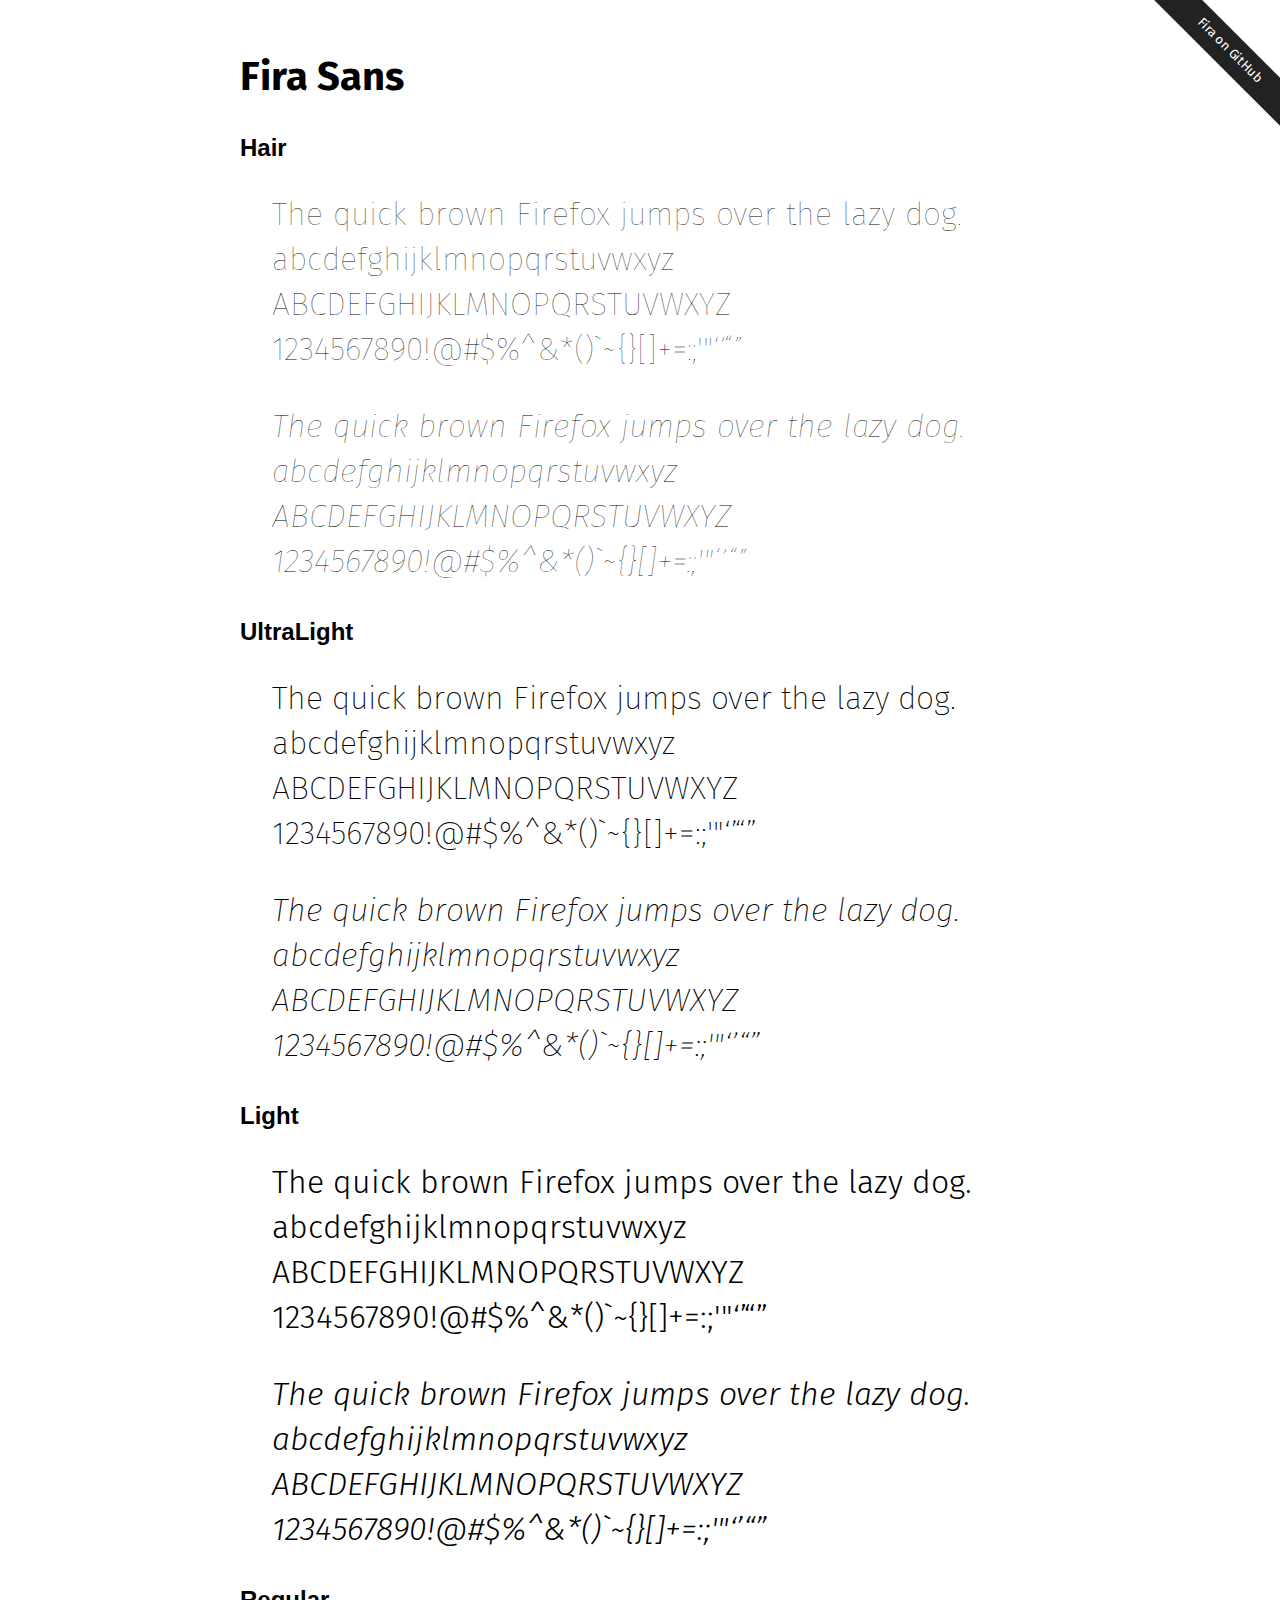
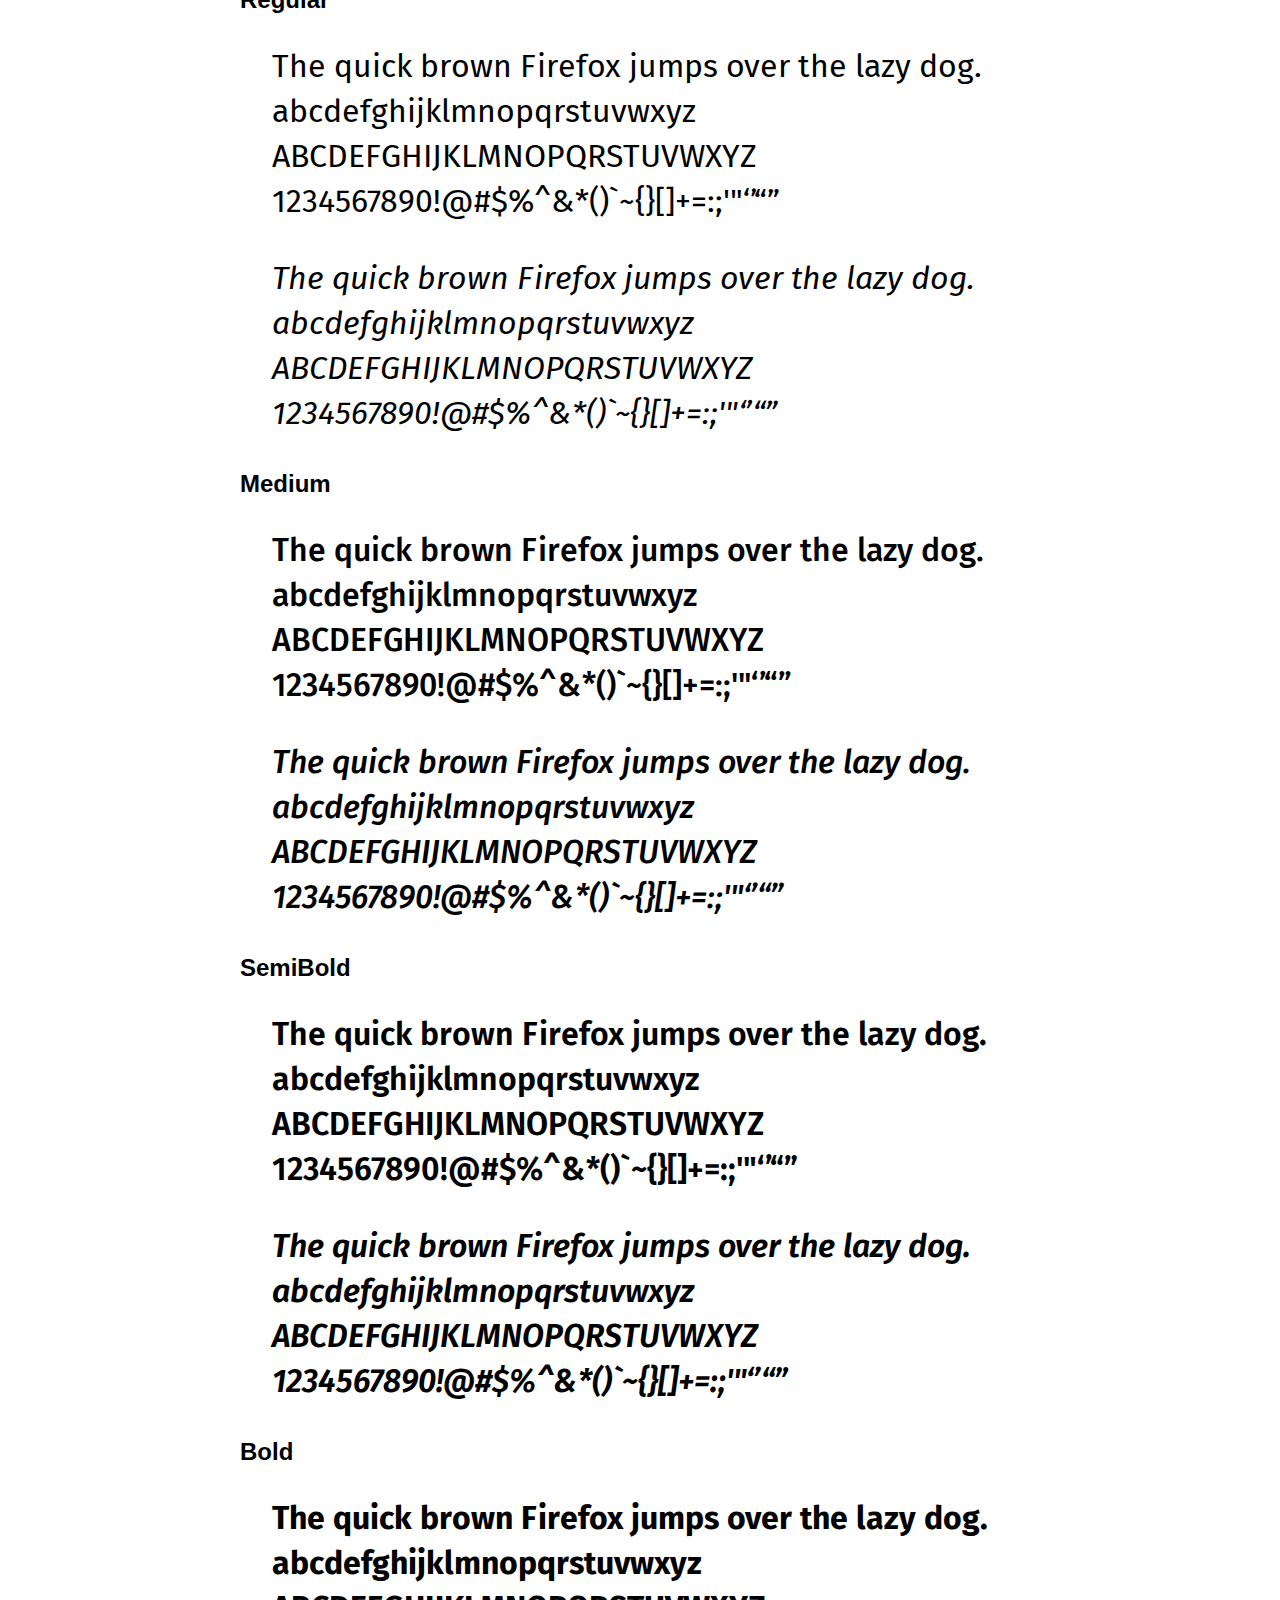
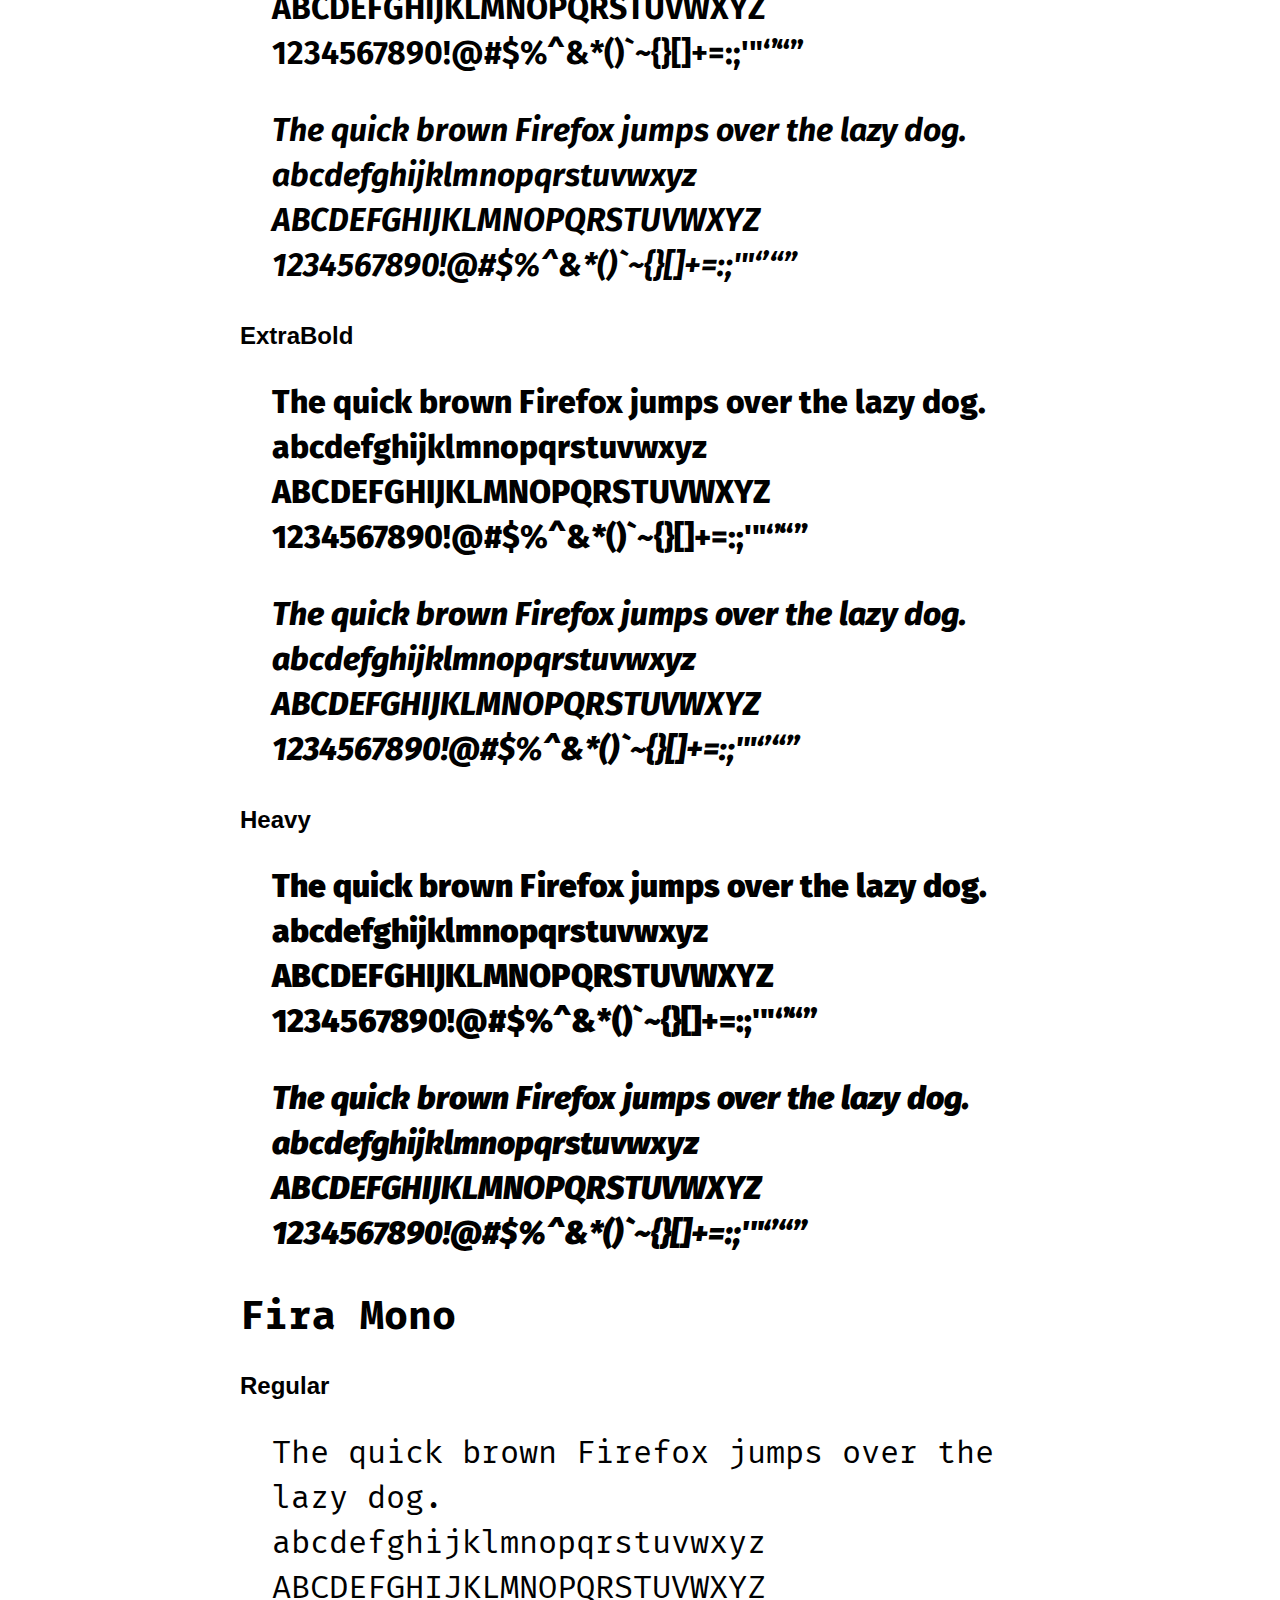
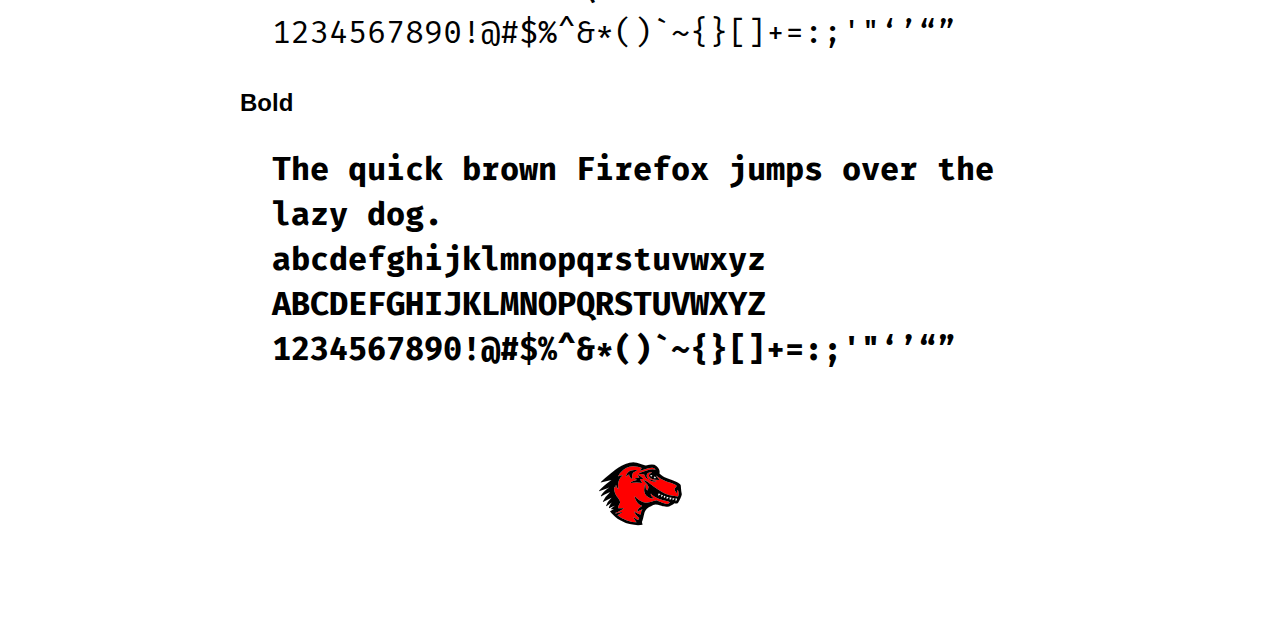
==== Fira/index.html @ edb21ccd "Import from private SVN reposity." ====
<!doctype html>
<html>
  <head>
    <meta charset="utf-8">
    <meta name="viewport" content="width=device-width, user-scalable=no, initial-scale=1, maximum-scale=1">
    <title>Fira</title>
    <link rel="stylesheet" href="fira.css">
    <style>

        body {
            font-family: sans-serif;
            font-weight: 300;
            overflow-x: hidden;
        }
        article {
            margin: 0 auto;
            max-width: 800px;
            padding: 1em;
        }
        h1, .glyph {
            font-family: 'Fira Sans';
            font-size: 40px;
        }
        p {
            font-family: 'Fira Sans';
            font-size: 32px;
            padding: 0 1em;
        }
        .mono {
            font-family: 'Fira Mono';
        }
        .ribbon {
            background: none repeat scroll 0% 0% rgb(34, 34, 34);
            color: white;
            display: block;
            font: 400 13px 'Fira Sans';
            padding: 8px 150px;
            position: absolute;
            right: 0px;
            text-decoration: none;
            top: 0px;
            -webkit-transform: translate(50%, -50%) rotate(45deg) translateY(72px);
            -moz-transform: translate(50%, -50%) rotate(45deg) translateY(72px);
            -ms-transform: translate(50%, -50%) rotate(45deg) translateY(72px);
            -o-transform: translate(50%, -50%) rotate(45deg) translateY(72px);
            transform: translate(50%, -50%) rotate(45deg) translateY(72px);
            white-space: nowrap;
        }
        .glyph {
            margin: 1em auto;
            text-align: center;
            font-size: 72px;
        }


        @media (max-width: 640px) {
            p {
                padding: 0;
                font-size: 18px;
            }
        }

    </style>
  </head>
  <body>
    <article>
        <h1>Fira Sans</h1>


        <h2>Hair</h2>
        <p contenteditable style="font-weight: 100;">
            The quick brown Firefox jumps over the lazy dog.<br>
            abcdefghijklmnopqrstuvwxyz<br>
            ABCDEFGHIJKLMNOPQRSTUVWXYZ<br>
            1234567890!@#$%^&*()`~{}[]+=:;'"‘’“”
        </p>
        <p contenteditable style="font-weight: 100; font-style: italic;">
            The quick brown Firefox jumps over the lazy dog.<br>
            abcdefghijklmnopqrstuvwxyz<br>
            ABCDEFGHIJKLMNOPQRSTUVWXYZ<br>
            1234567890!@#$%^&*()`~{}[]+=:;'"‘’“”
        </p>

        <h2>UltraLight</h2>
        <p contenteditable style="font-weight: 200;">
            The quick brown Firefox jumps over the lazy dog.<br>
            abcdefghijklmnopqrstuvwxyz<br>
            ABCDEFGHIJKLMNOPQRSTUVWXYZ<br>
            1234567890!@#$%^&*()`~{}[]+=:;'"‘’“”
        </p>
        <p contenteditable style="font-weight: 200; font-style: italic;">
            The quick brown Firefox jumps over the lazy dog.<br>
            abcdefghijklmnopqrstuvwxyz<br>
            ABCDEFGHIJKLMNOPQRSTUVWXYZ<br>
            1234567890!@#$%^&*()`~{}[]+=:;'"‘’“”
        </p>

        <h2>Light</h2>
        <p contenteditable style="font-weight: 300;">
            The quick brown Firefox jumps over the lazy dog.<br>
            abcdefghijklmnopqrstuvwxyz<br>
            ABCDEFGHIJKLMNOPQRSTUVWXYZ<br>
            1234567890!@#$%^&*()`~{}[]+=:;'"‘’“”
        </p>
        <p contenteditable style="font-weight: 300; font-style: italic;">
            The quick brown Firefox jumps over the lazy dog.<br>
            abcdefghijklmnopqrstuvwxyz<br>
            ABCDEFGHIJKLMNOPQRSTUVWXYZ<br>
            1234567890!@#$%^&*()`~{}[]+=:;'"‘’“”
        </p>

        <h2>Regular</h2>
        <p contenteditable style="font-weight: 400;">
            The quick brown Firefox jumps over the lazy dog.<br>
            abcdefghijklmnopqrstuvwxyz<br>
            ABCDEFGHIJKLMNOPQRSTUVWXYZ<br>
            1234567890!@#$%^&*()`~{}[]+=:;'"‘’“”
        </p>
        <p contenteditable style="font-weight: 400; font-style: italic;">
            The quick brown Firefox jumps over the lazy dog.<br>
            abcdefghijklmnopqrstuvwxyz<br>
            ABCDEFGHIJKLMNOPQRSTUVWXYZ<br>
            1234567890!@#$%^&*()`~{}[]+=:;'"‘’“”
        </p>

        <h2>Medium</h2>
        <p contenteditable style="font-weight: 500;">
            The quick brown Firefox jumps over the lazy dog.<br>
            abcdefghijklmnopqrstuvwxyz<br>
            ABCDEFGHIJKLMNOPQRSTUVWXYZ<br>
            1234567890!@#$%^&*()`~{}[]+=:;'"‘’“”
        </p>
        <p contenteditable style="font-weight: 500; font-style: italic;">
            The quick brown Firefox jumps over the lazy dog.<br>
            abcdefghijklmnopqrstuvwxyz<br>
            ABCDEFGHIJKLMNOPQRSTUVWXYZ<br>
            1234567890!@#$%^&*()`~{}[]+=:;'"‘’“”
        </p>

        <h2>SemiBold</h2>
        <p contenteditable style="font-weight: 600;">
            The quick brown Firefox jumps over the lazy dog.<br>
            abcdefghijklmnopqrstuvwxyz<br>
            ABCDEFGHIJKLMNOPQRSTUVWXYZ<br>
            1234567890!@#$%^&*()`~{}[]+=:;'"‘’“”
        </p>
        <p contenteditable style="font-weight: 600; font-style: italic;">
            The quick brown Firefox jumps over the lazy dog.<br>
            abcdefghijklmnopqrstuvwxyz<br>
            ABCDEFGHIJKLMNOPQRSTUVWXYZ<br>
            1234567890!@#$%^&*()`~{}[]+=:;'"‘’“”
        </p>

        <h2>Bold</h2>
        <p contenteditable style="font-weight: 700;">
            The quick brown Firefox jumps over the lazy dog.<br>
            abcdefghijklmnopqrstuvwxyz<br>
            ABCDEFGHIJKLMNOPQRSTUVWXYZ<br>
            1234567890!@#$%^&*()`~{}[]+=:;'"‘’“”
        </p>
        <p contenteditable style="font-weight: 700; font-style: italic;">
            The quick brown Firefox jumps over the lazy dog.<br>
            abcdefghijklmnopqrstuvwxyz<br>
            ABCDEFGHIJKLMNOPQRSTUVWXYZ<br>
            1234567890!@#$%^&*()`~{}[]+=:;'"‘’“”
        </p>

        <h2>ExtraBold</h2>
        <p contenteditable style="font-weight: 800;">
            The quick brown Firefox jumps over the lazy dog.<br>
            abcdefghijklmnopqrstuvwxyz<br>
            ABCDEFGHIJKLMNOPQRSTUVWXYZ<br>
            1234567890!@#$%^&*()`~{}[]+=:;'"‘’“”
        </p>
        <p contenteditable style="font-weight: 800; font-style: italic;">
            The quick brown Firefox jumps over the lazy dog.<br>
            abcdefghijklmnopqrstuvwxyz<br>
            ABCDEFGHIJKLMNOPQRSTUVWXYZ<br>
            1234567890!@#$%^&*()`~{}[]+=:;'"‘’“”
        </p>

        <h2>Heavy</h2>
        <p contenteditable style="font-weight: 900;">
            The quick brown Firefox jumps over the lazy dog.<br>
            abcdefghijklmnopqrstuvwxyz<br>
            ABCDEFGHIJKLMNOPQRSTUVWXYZ<br>
            1234567890!@#$%^&*()`~{}[]+=:;'"‘’“”
        </p>
        <p contenteditable style="font-weight: 900; font-style: italic;">
            The quick brown Firefox jumps over the lazy dog.<br>
            abcdefghijklmnopqrstuvwxyz<br>
            ABCDEFGHIJKLMNOPQRSTUVWXYZ<br>
            1234567890!@#$%^&*()`~{}[]+=:;'"‘’“”
        </p>

        <h1 class="mono">Fira Mono</h1>

        <h2>Regular</h2>
        <p contenteditable class="mono" style="font-weight: 400;">
            The quick brown Firefox jumps over the lazy dog.<br>
            abcdefghijklmnopqrstuvwxyz<br>
            ABCDEFGHIJKLMNOPQRSTUVWXYZ<br>
            1234567890!@#$%^&*()`~{}[]+=:;'"‘’“”
        </p>

        <h2>Bold</h2>
        <p contenteditable class="mono" style="font-weight: 600;">
            The quick brown Firefox jumps over the lazy dog.<br>
            abcdefghijklmnopqrstuvwxyz<br>
            ABCDEFGHIJKLMNOPQRSTUVWXYZ<br>
            1234567890!@#$%^&*()`~{}[]+=:;'"‘’“”
        </p>

        <a class="ribbon" href="https://github.com/mozilla/Fira">Fira on GitHub</a>

        <div class="glyph"><span style="color:#f00">&#xe001;</span><span style="color:#fff">&#xe002;</span>&#xe003;</div>

    </article>
  </body>
</html>
---- Fira/fira.css ----
@font-face{
    font-family: 'Fira Sans';
    src: url('eot/FiraSans-Hair.eot');
    src: local('Fira Sans Hair'),
         url('eot/FiraSans-Hair.eot') format('embedded-opentype'),
         url('woff/FiraSans-Hair.woff') format('woff'),
         url('ttf/FiraSans-Hair.ttf') format('truetype');
    font-weight: 100;
    font-style: normal;
}

@font-face{
    font-family: 'Fira Sans';
    src: url('eot/FiraSans-HairItalic.eot');
    src: local('Fira Sans Hair Italic'),
         url('eot/FiraSans-HairItalic.eot') format('embedded-opentype'),
         url('woff/FiraSans-HairItalic.woff') format('woff'),
         url('ttf/FiraSans-HairItalic.ttf') format('truetype');
    font-weight: 100;
    font-style: italic;
}

@font-face{
    font-family: 'Fira Sans';
    src: url('eot/FiraSans-UltraLight.eot');
    src: local('Fira Sans UltraLight'),
         url('eot/FiraSans-UltraLight.eot') format('embedded-opentype'),
         url('woff/FiraSans-UltraLight.woff') format('woff'),
         url('ttf/FiraSans-UltraLight.ttf') format('truetype');
    font-weight: 200;
    font-style: normal;
}

@font-face{
    font-family: 'Fira Sans';
    src: url('eot/FiraSans-UltraLightItalic.eot');
    src: local('Fira Sans UltraLight Italic'),
         url('eot/FiraSans-UltraLightItalic.eot') format('embedded-opentype'),
         url('woff/FiraSans-UltraLightItalic.woff') format('woff'),
         url('ttf/FiraSans-UltraLightItalic.ttf') format('truetype');
    font-weight: 200;
    font-style: italic;
}

@font-face{
    font-family: 'Fira Sans';
    src: url('eot/FiraSans-Light.eot');
    src: local('Fira Sans Light'),
         url('eot/FiraSans-Light.eot') format('embedded-opentype'),
         url('woff/FiraSans-Light.woff') format('woff'),
         url('ttf/FiraSans-Light.ttf') format('truetype');
    font-weight: 300;
    font-style: normal;
}

@font-face{
    font-family: 'Fira Sans';
    src: url('eot/FiraSans-LightItalic.eot');
    src: local('Fira Sans Light Italic'),
         url('eot/FiraSans-LightItalic.eot') format('embedded-opentype'),
         url('woff/FiraSans-LightItalic.woff') format('woff'),
         url('ttf/FiraSans-LightItalic.ttf') format('truetype');
    font-weight: 300;
    font-style: italic;
}

@font-face{
    font-family: 'Fira Sans';
    src: url('eot/FiraSans-Regular.eot');
    src: local('Fira Sans Regular'),
         url('eot/FiraSans-Regular.eot') format('embedded-opentype'),
         url('woff/FiraSans-Regular.woff') format('woff'),
         url('ttf/FiraSans-Regular.ttf') format('truetype');
    font-weight: 400;
    font-style: normal;
}

@font-face{
    font-family: 'Fira Sans';
    src: url('eot/FiraSans-Italic.eot');
    src: local('Fira Sans Regular Italic'),
         url('eot/FiraSans-Italic.eot') format('embedded-opentype'),
         url('woff/FiraSans-Italic.woff') format('woff'),
         url('ttf/FiraSans-Italic.ttf') format('truetype');
    font-weight: 400;
    font-style: italic;
}

@font-face{
    font-family: 'Fira Sans';
    src: url('eot/FiraSans-Medium.eot');
    src: local('Fira Sans Medium'),
         url('eot/FiraSans-Medium.eot') format('embedded-opentype'),
         url('woff/FiraSans-Medium.woff') format('woff'),
         url('ttf/FiraSans-Medium.ttf') format('truetype');
    font-weight: 500;
    font-style: normal;
}

@font-face{
    font-family: 'Fira Sans';
    src: url('eot/FiraSans-MediumItalic.eot');
    src: local('Fira Sans Medium Italic'),
         url('eot/FiraSans-MediumItalic.eot') format('embedded-opentype'),
         url('woff/FiraSans-MediumItalic.woff') format('woff'),
         url('ttf/FiraSans-MediumItalic.ttf') format('truetype');
    font-weight: 500;
    font-style: italic;
}

@font-face{
    font-family: 'Fira Sans';
    src: url('eot/FiraSans-SemiBold.eot');
    src: local('Fira Sans SemiBold'),
         url('eot/FiraSans-SemiBold.eot') format('embedded-opentype'),
         url('woff/FiraSans-SemiBold.woff') format('woff'),
         url('ttf/FiraSans-SemiBold.ttf') format('truetype');
    font-weight: 600;
    font-style: normal;
}

@font-face{
    font-family: 'Fira Sans';
    src: url('eot/FiraSans-SemiBoldItalic.eot');
    src: local('Fira Sans SemiBold Italic'),
         url('eot/FiraSans-SemiBoldItalic.eot') format('embedded-opentype'),
         url('woff/FiraSans-SemiBoldItalic.woff') format('woff'),
         url('ttf/FiraSans-SemiBoldItalic.ttf') format('truetype');
    font-weight: 600;
    font-style: italic;
}

@font-face{
    font-family: 'Fira Sans';
    src: url('eot/FiraSans-Bold.eot');
    src: local('Fira Sans Bold'),
         url('eot/FiraSans-Bold.eot') format('embedded-opentype'),
         url('woff/FiraSans-Bold.woff') format('woff'),
         url('ttf/FiraSans-Bold.ttf') format('truetype');
    font-weight: 700;
    font-style: normal;
}

@font-face{
    font-family: 'Fira Sans';
    src: url('eot/FiraSans-BoldItalic.eot');
    src: local('Fira Sans Bold Italic'),
         url('eot/FiraSans-BoldItalic.eot') format('embedded-opentype'),
         url('woff/FiraSans-BoldItalic.woff') format('woff'),
         url('ttf/FiraSans-BoldItalic.ttf') format('truetype');
    font-weight: 700;
    font-style: italic;
}

@font-face{
    font-family: 'Fira Sans';
    src: url('eot/FiraSans-ExtraBold.eot');
    src: local('Fira Sans ExtraBold'),
         url('eot/FiraSans-ExtraBold.eot') format('embedded-opentype'),
         url('woff/FiraSans-ExtraBold.woff') format('woff'),
         url('ttf/FiraSans-ExtraBold.ttf') format('truetype');
    font-weight: 800;
    font-style: normal;
}

@font-face{
    font-family: 'Fira Sans';
    src: url('eot/FiraSans-ExtraBoldItalic.eot');
    src: local('Fira Sans ExtraBold Italic'),
         url('eot/FiraSans-ExtraBoldItalic.eot') format('embedded-opentype'),
         url('woff/FiraSans-ExtraBoldItalic.woff') format('woff'),
         url('ttf/FiraSans-ExtraBoldItalic.ttf') format('truetype');
    font-weight: 800;
    font-style: italic;
}

@font-face{
    font-family: 'Fira Sans';
    src: url('eot/FiraSans-Heavy.eot');
    src: local('Fira Sans Heavy'),
         url('eot/FiraSans-Heavy.eot') format('embedded-opentype'),
         url('woff/FiraSans-Heavy.woff') format('woff'),
         url('ttf/FiraSans-Heavy.ttf') format('truetype');
    font-weight: 900;
    font-style: normal;
}

@font-face{
    font-family: 'Fira Sans';
    src: url('eot/FiraSans-HeavyItalic.eot');
    src: local('Fira Sans Heavy Italic'),
         url('eot/FiraSans-HeavyItalic.eot') format('embedded-opentype'),
         url('woff/FiraSans-HeavyItalic.woff') format('woff'),
         url('ttf/FiraSans-HeavyItalic.ttf') format('truetype');
    font-weight: 900;
    font-style: italic;
}


@font-face{
    font-family: 'Fira Mono';
    src: url('eot/FiraMono-Regular.eot');
    src: local('Fira Mono'),
         url('eot/FiraMono-Regular.eot') format('embedded-opentype'),
         url('woff/FiraMono-Regular.woff') format('woff'),
         url('ttf/FiraMono-Regular.ttf') format('truetype');
    font-weight: 400;
    font-style: normal;
}

@font-face{
    font-family: 'Fira Mono';
    src: url('eot/FiraMono-Bold.eot');
    src: local('Fira Mono Bold'),
         url('eot/FiraMono-Bold.eot') format('embedded-opentype'),
         url('woff/FiraMono-Bold.woff') format('woff'),
         url('ttf/FiraMono-Bold.ttf') format('truetype');
    font-weight: 600;
    font-style: normal;
}
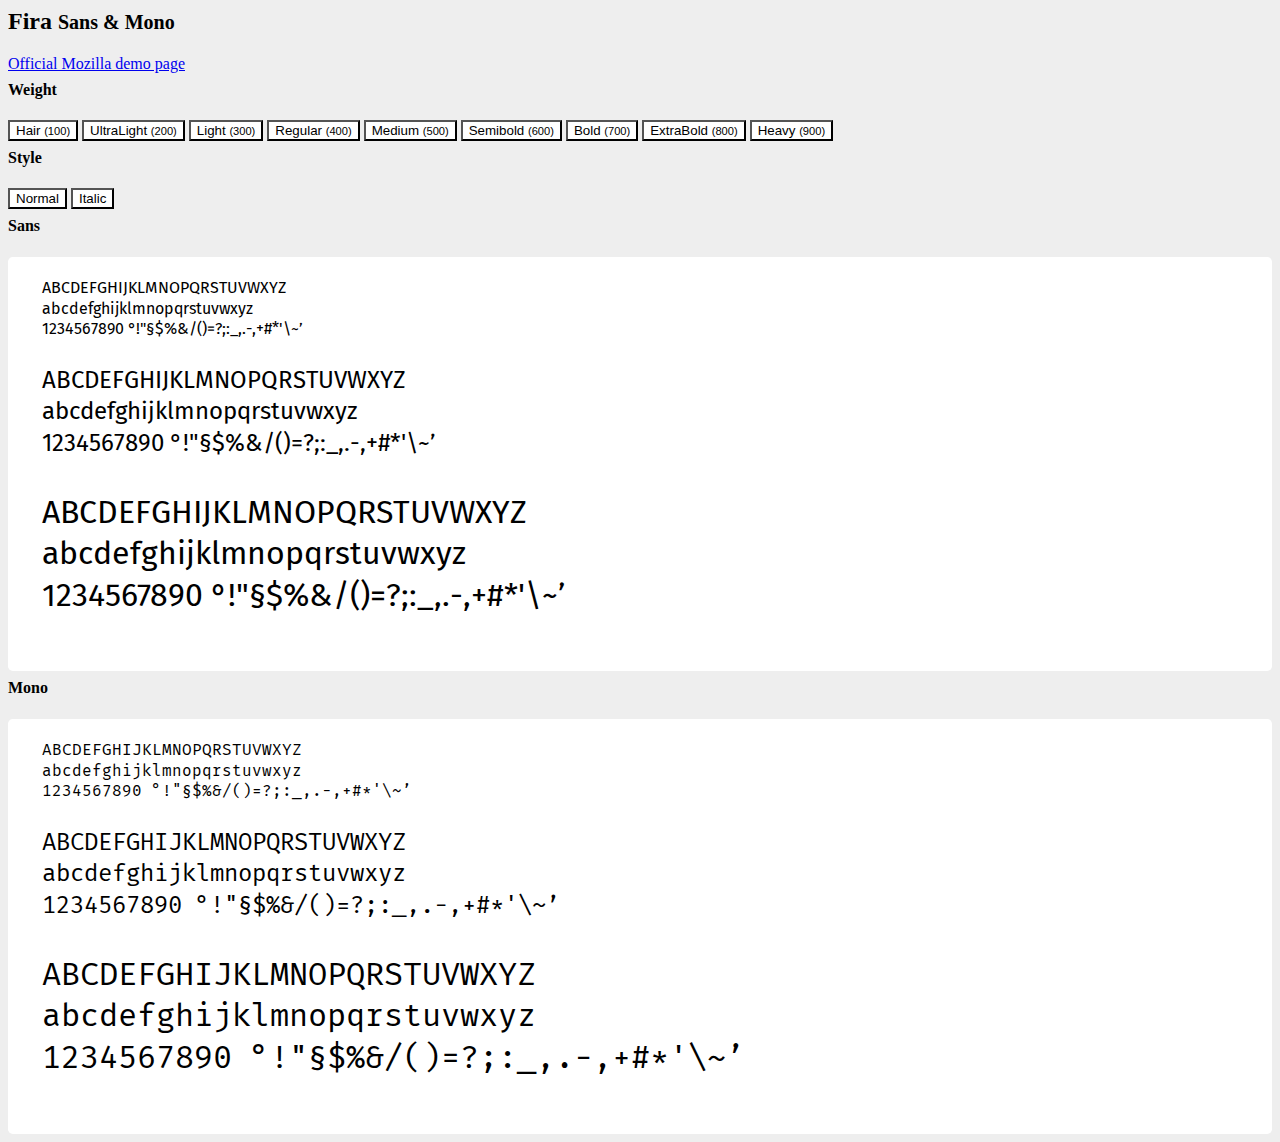
==== commit f7cb2d37: "Add index for Fira." ====
--- a/Fira/index.html
+++ b/Fira/index.html
@@ -1,220 +1,117 @@
-<!doctype html>
 <html>
-  <head>
-    <meta charset="utf-8">
-    <meta name="viewport" content="width=device-width, user-scalable=no, initial-scale=1, maximum-scale=1">
-    <title>Fira</title>
-    <link rel="stylesheet" href="fira.css">
-    <style>
+	<head>
+		<meta charset="utf-8">
+		<title>Fira - Fonts - Assets - CDN</title>
+		<link rel="stylesheet" href="https://cdn.ceusmedia.de//css/bootstrap/4.4.1/bootstrap.min.css"></link>
+		<link rel="stylesheet" href="fira.css"></link>
+		<script src="https://cdn.ceusmedia.de/js/jquery/1.10.2.min.js"></script>
+		<script>
+function setFontAttribute(){
+	var btn = jQuery(this);
+	var attr = btn.data('attr');
+	var value = btn.data('value');
+	jQuery(".showcase").css('font-'+attr, value);
+	btn.parent().children('.btn').removeClass('active');
+	btn.addClass('active');
+}
 
-        body {
-            font-family: sans-serif;
-            font-weight: 300;
-            overflow-x: hidden;
-        }
-        article {
-            margin: 0 auto;
-            max-width: 800px;
-            padding: 1em;
-        }
-        h1, .glyph {
-            font-family: 'Fira Sans';
-            font-size: 40px;
-        }
-        p {
-            font-family: 'Fira Sans';
-            font-size: 32px;
-            padding: 0 1em;
-        }
-        .mono {
-            font-family: 'Fira Mono';
-        }
-        .ribbon {
-            background: none repeat scroll 0% 0% rgb(34, 34, 34);
-            color: white;
-            display: block;
-            font: 400 13px 'Fira Sans';
-            padding: 8px 150px;
-            position: absolute;
-            right: 0px;
-            text-decoration: none;
-            top: 0px;
-            -webkit-transform: translate(50%, -50%) rotate(45deg) translateY(72px);
-            -moz-transform: translate(50%, -50%) rotate(45deg) translateY(72px);
-            -ms-transform: translate(50%, -50%) rotate(45deg) translateY(72px);
-            -o-transform: translate(50%, -50%) rotate(45deg) translateY(72px);
-            transform: translate(50%, -50%) rotate(45deg) translateY(72px);
-            white-space: nowrap;
-        }
-        .glyph {
-            margin: 1em auto;
-            text-align: center;
-            font-size: 72px;
-        }
+jQuery(document).ready(function(){
+	jQuery("button.set-font-attr").on("click", setFontAttribute);
+	jQuery("button.set-font-style").on("click", setFontStyle);
+})
+		</script>
+		<style>
+body {
+	background-color: #eee;
+	}
+.btn-group-vertical {
+	width: 100%;
+	}
+.btn-group-vertical > .btn-light {
+	background-color: #fff;
+	}
+.text-container {
+	font-family: "Fira Sans";
+	padding: 1em 1.5em;
+	background-color: #fff;
+	border-radius: 0.3em;
+	}
+.text-container div.showcase {
+	margin-bottom: 1em;
+	line-height: 1.3em;
+	padding: 5px 10px;
+	}
+h4 {
+	margin-top: 0.5em;
+	}
+		</style>
+	</head>
+	<body>
+		<div class="container">
+			<h2 class="display-4">Fira <small class="text-muted">Sans & Mono</small></h2>
+			<a href="mozilla_demo.html">Official Mozilla demo page</a>
+			<div class="row-fluid row">
+				<div class="span3 col-md-3">
+					<h4 >Weight</h4>
+					<div class="not-btn-group btn-group-vertical">
+						<button type="button" class="btn btn-light btn-block set-font-attr" data-attr="weight" data-value="100">Hair <small class="text-muted">(100)</small></button>
+						<button type="button" class="btn btn-light btn-block set-font-attr" data-attr="weight" data-value="200">UltraLight <small class="text-muted">(200)</small></button>
+						<button type="button" class="btn btn-light btn-block set-font-attr" data-attr="weight" data-value="300">Light <small class="text-muted">(300)</small></button>
+						<button type="button" class="btn btn-light btn-block set-font-attr active" data-attr="weight" data-value="400">Regular <small class="text-muted">(400)</small></button>
+						<button type="button" class="btn btn-light btn-block set-font-attr" data-attr="weight" data-value="500">Medium <small class="text-muted">(500)</small></button>
+						<button type="button" class="btn btn-light btn-block set-font-attr" data-attr="weight" data-value="600">Semibold <small class="text-muted">(600)</small></button>
+						<button type="button" class="btn btn-light btn-block set-font-attr" data-attr="weight" data-value="700">Bold <small class="text-muted">(700)</small></button>
+						<button type="button" class="btn btn-light btn-block set-font-attr" data-attr="weight" data-value="800">ExtraBold <small class="text-muted">(800)</small></button>
+						<button type="button" class="btn btn-light btn-block set-font-attr" data-attr="weight" data-value="900">Heavy <small class="text-muted">(900)</small></button>
+					</div>
+					<h4>Style</h4>
+					<div class="not-btn-group btn-group-vertical">
+						<button type="button" class="btn btn-light btn-block set-font-attr active" data-attr="style" data-value="normal">Normal</button>
+						<button type="button" class="btn btn-light btn-block set-font-attr" data-attr="style" data-value="italic">Italic</button>
+					</div>
+				</div>
+				<div class="span9 col-md-9">
+					<h4>Sans</h4>
+					<div class="text-container">
+						<div contenteditable spellcheck="false" class="showcase" style="font-size: 1em">
+							ABCDEFGHIJKLMNOPQRSTUVWXYZ<br/>
+							abcdefghijklmnopqrstuvwxyz<br/>
+							1234567890 °!"§$%&/()=?;:_,.-,+#*'\~’<br/>
+						</div>
+						<div contenteditable spellcheck="false" class="showcase" style="font-size: 1.5em">
+							ABCDEFGHIJKLMNOPQRSTUVWXYZ<br/>
+							abcdefghijklmnopqrstuvwxyz<br/>
+							1234567890 °!"§$%&/()=?;:_,.-,+#*'\~’<br/>
+						</div>
+						<div contenteditable spellcheck="false" class="showcase" style="font-size: 2em">
+							ABCDEFGHIJKLMNOPQRSTUVWXYZ<br/>
+							abcdefghijklmnopqrstuvwxyz<br/>
+							1234567890 °!"§$%&/()=?;:_,.-,+#*'\~’<br/>
+						</div>
+					</div>
 
-
-        @media (max-width: 640px) {
-            p {
-                padding: 0;
-                font-size: 18px;
-            }
-        }
-
-    </style>
-  </head>
-  <body>
-    <article>
-        <h1>Fira Sans</h1>
-
-
-        <h2>Hair</h2>
-        <p contenteditable style="font-weight: 100;">
-            The quick brown Firefox jumps over the lazy dog.<br>
-            abcdefghijklmnopqrstuvwxyz<br>
-            ABCDEFGHIJKLMNOPQRSTUVWXYZ<br>
-            1234567890!@#$%^&*()`~{}[]+=:;'"‘’“”
-        </p>
-        <p contenteditable style="font-weight: 100; font-style: italic;">
-            The quick brown Firefox jumps over the lazy dog.<br>
-            abcdefghijklmnopqrstuvwxyz<br>
-            ABCDEFGHIJKLMNOPQRSTUVWXYZ<br>
-            1234567890!@#$%^&*()`~{}[]+=:;'"‘’“”
-        </p>
-
-        <h2>UltraLight</h2>
-        <p contenteditable style="font-weight: 200;">
-            The quick brown Firefox jumps over the lazy dog.<br>
-            abcdefghijklmnopqrstuvwxyz<br>
-            ABCDEFGHIJKLMNOPQRSTUVWXYZ<br>
-            1234567890!@#$%^&*()`~{}[]+=:;'"‘’“”
-        </p>
-        <p contenteditable style="font-weight: 200; font-style: italic;">
-            The quick brown Firefox jumps over the lazy dog.<br>
-            abcdefghijklmnopqrstuvwxyz<br>
-            ABCDEFGHIJKLMNOPQRSTUVWXYZ<br>
-            1234567890!@#$%^&*()`~{}[]+=:;'"‘’“”
-        </p>
-
-        <h2>Light</h2>
-        <p contenteditable style="font-weight: 300;">
-            The quick brown Firefox jumps over the lazy dog.<br>
-            abcdefghijklmnopqrstuvwxyz<br>
-            ABCDEFGHIJKLMNOPQRSTUVWXYZ<br>
-            1234567890!@#$%^&*()`~{}[]+=:;'"‘’“”
-        </p>
-        <p contenteditable style="font-weight: 300; font-style: italic;">
-            The quick brown Firefox jumps over the lazy dog.<br>
-            abcdefghijklmnopqrstuvwxyz<br>
-            ABCDEFGHIJKLMNOPQRSTUVWXYZ<br>
-            1234567890!@#$%^&*()`~{}[]+=:;'"‘’“”
-        </p>
-
-        <h2>Regular</h2>
-        <p contenteditable style="font-weight: 400;">
-            The quick brown Firefox jumps over the lazy dog.<br>
-            abcdefghijklmnopqrstuvwxyz<br>
-            ABCDEFGHIJKLMNOPQRSTUVWXYZ<br>
-            1234567890!@#$%^&*()`~{}[]+=:;'"‘’“”
-        </p>
-        <p contenteditable style="font-weight: 400; font-style: italic;">
-            The quick brown Firefox jumps over the lazy dog.<br>
-            abcdefghijklmnopqrstuvwxyz<br>
-            ABCDEFGHIJKLMNOPQRSTUVWXYZ<br>
-            1234567890!@#$%^&*()`~{}[]+=:;'"‘’“”
-        </p>
-
-        <h2>Medium</h2>
-        <p contenteditable style="font-weight: 500;">
-            The quick brown Firefox jumps over the lazy dog.<br>
-            abcdefghijklmnopqrstuvwxyz<br>
-            ABCDEFGHIJKLMNOPQRSTUVWXYZ<br>
-            1234567890!@#$%^&*()`~{}[]+=:;'"‘’“”
-        </p>
-        <p contenteditable style="font-weight: 500; font-style: italic;">
-            The quick brown Firefox jumps over the lazy dog.<br>
-            abcdefghijklmnopqrstuvwxyz<br>
-            ABCDEFGHIJKLMNOPQRSTUVWXYZ<br>
-            1234567890!@#$%^&*()`~{}[]+=:;'"‘’“”
-        </p>
-
-        <h2>SemiBold</h2>
-        <p contenteditable style="font-weight: 600;">
-            The quick brown Firefox jumps over the lazy dog.<br>
-            abcdefghijklmnopqrstuvwxyz<br>
-            ABCDEFGHIJKLMNOPQRSTUVWXYZ<br>
-            1234567890!@#$%^&*()`~{}[]+=:;'"‘’“”
-        </p>
-        <p contenteditable style="font-weight: 600; font-style: italic;">
-            The quick brown Firefox jumps over the lazy dog.<br>
-            abcdefghijklmnopqrstuvwxyz<br>
-            ABCDEFGHIJKLMNOPQRSTUVWXYZ<br>
-            1234567890!@#$%^&*()`~{}[]+=:;'"‘’“”
-        </p>
-
-        <h2>Bold</h2>
-        <p contenteditable style="font-weight: 700;">
-            The quick brown Firefox jumps over the lazy dog.<br>
-            abcdefghijklmnopqrstuvwxyz<br>
-            ABCDEFGHIJKLMNOPQRSTUVWXYZ<br>
-            1234567890!@#$%^&*()`~{}[]+=:;'"‘’“”
-        </p>
-        <p contenteditable style="font-weight: 700; font-style: italic;">
-            The quick brown Firefox jumps over the lazy dog.<br>
-            abcdefghijklmnopqrstuvwxyz<br>
-            ABCDEFGHIJKLMNOPQRSTUVWXYZ<br>
-            1234567890!@#$%^&*()`~{}[]+=:;'"‘’“”
-        </p>
-
-        <h2>ExtraBold</h2>
-        <p contenteditable style="font-weight: 800;">
-            The quick brown Firefox jumps over the lazy dog.<br>
-            abcdefghijklmnopqrstuvwxyz<br>
-            ABCDEFGHIJKLMNOPQRSTUVWXYZ<br>
-            1234567890!@#$%^&*()`~{}[]+=:;'"‘’“”
-        </p>
-        <p contenteditable style="font-weight: 800; font-style: italic;">
-            The quick brown Firefox jumps over the lazy dog.<br>
-            abcdefghijklmnopqrstuvwxyz<br>
-            ABCDEFGHIJKLMNOPQRSTUVWXYZ<br>
-            1234567890!@#$%^&*()`~{}[]+=:;'"‘’“”
-        </p>
-
-        <h2>Heavy</h2>
-        <p contenteditable style="font-weight: 900;">
-            The quick brown Firefox jumps over the lazy dog.<br>
-            abcdefghijklmnopqrstuvwxyz<br>
-            ABCDEFGHIJKLMNOPQRSTUVWXYZ<br>
-            1234567890!@#$%^&*()`~{}[]+=:;'"‘’“”
-        </p>
-        <p contenteditable style="font-weight: 900; font-style: italic;">
-            The quick brown Firefox jumps over the lazy dog.<br>
-            abcdefghijklmnopqrstuvwxyz<br>
-            ABCDEFGHIJKLMNOPQRSTUVWXYZ<br>
-            1234567890!@#$%^&*()`~{}[]+=:;'"‘’“”
-        </p>
-
-        <h1 class="mono">Fira Mono</h1>
-
-        <h2>Regular</h2>
-        <p contenteditable class="mono" style="font-weight: 400;">
-            The quick brown Firefox jumps over the lazy dog.<br>
-            abcdefghijklmnopqrstuvwxyz<br>
-            ABCDEFGHIJKLMNOPQRSTUVWXYZ<br>
-            1234567890!@#$%^&*()`~{}[]+=:;'"‘’“”
-        </p>
-
-        <h2>Bold</h2>
-        <p contenteditable class="mono" style="font-weight: 600;">
-            The quick brown Firefox jumps over the lazy dog.<br>
-            abcdefghijklmnopqrstuvwxyz<br>
-            ABCDEFGHIJKLMNOPQRSTUVWXYZ<br>
-            1234567890!@#$%^&*()`~{}[]+=:;'"‘’“”
-        </p>
-
-        <a class="ribbon" href="https://github.com/mozilla/Fira">Fira on GitHub</a>
-
-        <div class="glyph"><span style="color:#f00">&#xe001;</span><span style="color:#fff">&#xe002;</span>&#xe003;</div>
-
-    </article>
-  </body>
+					<h4>Mono</h4>
+					<div class="text-container">
+						<div style="font-family: Fira Mono">
+							<div contenteditable spellcheck="false" class="showcase" style="font-size: 1em">
+								ABCDEFGHIJKLMNOPQRSTUVWXYZ<br/>
+								abcdefghijklmnopqrstuvwxyz<br/>
+								1234567890 °!"§$%&/()=?;:_,.-,+#*'\~’<br/>
+							</div>
+							<div contenteditable spellcheck="false" class="showcase" style="font-size: 1.5em">
+								ABCDEFGHIJKLMNOPQRSTUVWXYZ<br/>
+								abcdefghijklmnopqrstuvwxyz<br/>
+								1234567890 °!"§$%&/()=?;:_,.-,+#*'\~’<br/>
+							</div>
+							<div contenteditable spellcheck="false" class="showcase" style="font-size: 2em">
+								ABCDEFGHIJKLMNOPQRSTUVWXYZ<br/>
+								abcdefghijklmnopqrstuvwxyz<br/>
+								1234567890 °!"§$%&/()=?;:_,.-,+#*'\~’<br/>
+							</div>
+						</div>
+					</div>
+				</div>
+			</div>
+		</div>
+	</body>
 </html>
--- a/Fira/fira.css
+++ b/Fira/fira.css
@@ -1,221 +1,224 @@
-@font-face{
-    font-family: 'Fira Sans';
-    src: url('eot/FiraSans-Hair.eot');
-    src: local('Fira Sans Hair'),
-         url('eot/FiraSans-Hair.eot') format('embedded-opentype'),
-         url('woff/FiraSans-Hair.woff') format('woff'),
-         url('ttf/FiraSans-Hair.ttf') format('truetype');
-    font-weight: 100;
-    font-style: normal;
-}
-
-@font-face{
-    font-family: 'Fira Sans';
-    src: url('eot/FiraSans-HairItalic.eot');
-    src: local('Fira Sans Hair Italic'),
-         url('eot/FiraSans-HairItalic.eot') format('embedded-opentype'),
-         url('woff/FiraSans-HairItalic.woff') format('woff'),
-         url('ttf/FiraSans-HairItalic.ttf') format('truetype');
-    font-weight: 100;
-    font-style: italic;
-}
-
-@font-face{
-    font-family: 'Fira Sans';
-    src: url('eot/FiraSans-UltraLight.eot');
-    src: local('Fira Sans UltraLight'),
-         url('eot/FiraSans-UltraLight.eot') format('embedded-opentype'),
-         url('woff/FiraSans-UltraLight.woff') format('woff'),
-         url('ttf/FiraSans-UltraLight.ttf') format('truetype');
-    font-weight: 200;
-    font-style: normal;
-}
-
-@font-face{
-    font-family: 'Fira Sans';
-    src: url('eot/FiraSans-UltraLightItalic.eot');
-    src: local('Fira Sans UltraLight Italic'),
-         url('eot/FiraSans-UltraLightItalic.eot') format('embedded-opentype'),
-         url('woff/FiraSans-UltraLightItalic.woff') format('woff'),
-         url('ttf/FiraSans-UltraLightItalic.ttf') format('truetype');
-    font-weight: 200;
-    font-style: italic;
-}
-
-@font-face{
-    font-family: 'Fira Sans';
-    src: url('eot/FiraSans-Light.eot');
-    src: local('Fira Sans Light'),
-         url('eot/FiraSans-Light.eot') format('embedded-opentype'),
-         url('woff/FiraSans-Light.woff') format('woff'),
-         url('ttf/FiraSans-Light.ttf') format('truetype');
-    font-weight: 300;
-    font-style: normal;
-}
-
-@font-face{
-    font-family: 'Fira Sans';
-    src: url('eot/FiraSans-LightItalic.eot');
-    src: local('Fira Sans Light Italic'),
-         url('eot/FiraSans-LightItalic.eot') format('embedded-opentype'),
-         url('woff/FiraSans-LightItalic.woff') format('woff'),
-         url('ttf/FiraSans-LightItalic.ttf') format('truetype');
-    font-weight: 300;
-    font-style: italic;
-}
-
-@font-face{
-    font-family: 'Fira Sans';
-    src: url('eot/FiraSans-Regular.eot');
-    src: local('Fira Sans Regular'),
-         url('eot/FiraSans-Regular.eot') format('embedded-opentype'),
-         url('woff/FiraSans-Regular.woff') format('woff'),
-         url('ttf/FiraSans-Regular.ttf') format('truetype');
-    font-weight: 400;
-    font-style: normal;
-}
-
-@font-face{
-    font-family: 'Fira Sans';
-    src: url('eot/FiraSans-Italic.eot');
-    src: local('Fira Sans Regular Italic'),
-         url('eot/FiraSans-Italic.eot') format('embedded-opentype'),
-         url('woff/FiraSans-Italic.woff') format('woff'),
-         url('ttf/FiraSans-Italic.ttf') format('truetype');
-    font-weight: 400;
-    font-style: italic;
-}
-
-@font-face{
-    font-family: 'Fira Sans';
-    src: url('eot/FiraSans-Medium.eot');
-    src: local('Fira Sans Medium'),
-         url('eot/FiraSans-Medium.eot') format('embedded-opentype'),
-         url('woff/FiraSans-Medium.woff') format('woff'),
-         url('ttf/FiraSans-Medium.ttf') format('truetype');
-    font-weight: 500;
-    font-style: normal;
-}
-
-@font-face{
-    font-family: 'Fira Sans';
-    src: url('eot/FiraSans-MediumItalic.eot');
-    src: local('Fira Sans Medium Italic'),
-         url('eot/FiraSans-MediumItalic.eot') format('embedded-opentype'),
-         url('woff/FiraSans-MediumItalic.woff') format('woff'),
-         url('ttf/FiraSans-MediumItalic.ttf') format('truetype');
-    font-weight: 500;
-    font-style: italic;
-}
-
-@font-face{
-    font-family: 'Fira Sans';
-    src: url('eot/FiraSans-SemiBold.eot');
-    src: local('Fira Sans SemiBold'),
-         url('eot/FiraSans-SemiBold.eot') format('embedded-opentype'),
-         url('woff/FiraSans-SemiBold.woff') format('woff'),
-         url('ttf/FiraSans-SemiBold.ttf') format('truetype');
-    font-weight: 600;
-    font-style: normal;
-}
-
-@font-face{
-    font-family: 'Fira Sans';
-    src: url('eot/FiraSans-SemiBoldItalic.eot');
-    src: local('Fira Sans SemiBold Italic'),
-         url('eot/FiraSans-SemiBoldItalic.eot') format('embedded-opentype'),
-         url('woff/FiraSans-SemiBoldItalic.woff') format('woff'),
-         url('ttf/FiraSans-SemiBoldItalic.ttf') format('truetype');
-    font-weight: 600;
-    font-style: italic;
-}
-
-@font-face{
-    font-family: 'Fira Sans';
-    src: url('eot/FiraSans-Bold.eot');
-    src: local('Fira Sans Bold'),
-         url('eot/FiraSans-Bold.eot') format('embedded-opentype'),
-         url('woff/FiraSans-Bold.woff') format('woff'),
-         url('ttf/FiraSans-Bold.ttf') format('truetype');
-    font-weight: 700;
-    font-style: normal;
-}
-
-@font-face{
-    font-family: 'Fira Sans';
-    src: url('eot/FiraSans-BoldItalic.eot');
-    src: local('Fira Sans Bold Italic'),
-         url('eot/FiraSans-BoldItalic.eot') format('embedded-opentype'),
-         url('woff/FiraSans-BoldItalic.woff') format('woff'),
-         url('ttf/FiraSans-BoldItalic.ttf') format('truetype');
-    font-weight: 700;
-    font-style: italic;
-}
-
-@font-face{
-    font-family: 'Fira Sans';
-    src: url('eot/FiraSans-ExtraBold.eot');
-    src: local('Fira Sans ExtraBold'),
-         url('eot/FiraSans-ExtraBold.eot') format('embedded-opentype'),
-         url('woff/FiraSans-ExtraBold.woff') format('woff'),
-         url('ttf/FiraSans-ExtraBold.ttf') format('truetype');
-    font-weight: 800;
-    font-style: normal;
-}
-
-@font-face{
-    font-family: 'Fira Sans';
-    src: url('eot/FiraSans-ExtraBoldItalic.eot');
-    src: local('Fira Sans ExtraBold Italic'),
-         url('eot/FiraSans-ExtraBoldItalic.eot') format('embedded-opentype'),
-         url('woff/FiraSans-ExtraBoldItalic.woff') format('woff'),
-         url('ttf/FiraSans-ExtraBoldItalic.ttf') format('truetype');
-    font-weight: 800;
-    font-style: italic;
-}
-
-@font-face{
-    font-family: 'Fira Sans';
-    src: url('eot/FiraSans-Heavy.eot');
-    src: local('Fira Sans Heavy'),
-         url('eot/FiraSans-Heavy.eot') format('embedded-opentype'),
-         url('woff/FiraSans-Heavy.woff') format('woff'),
-         url('ttf/FiraSans-Heavy.ttf') format('truetype');
-    font-weight: 900;
-    font-style: normal;
-}
-
-@font-face{
-    font-family: 'Fira Sans';
-    src: url('eot/FiraSans-HeavyItalic.eot');
-    src: local('Fira Sans Heavy Italic'),
-         url('eot/FiraSans-HeavyItalic.eot') format('embedded-opentype'),
-         url('woff/FiraSans-HeavyItalic.woff') format('woff'),
-         url('ttf/FiraSans-HeavyItalic.ttf') format('truetype');
-    font-weight: 900;
-    font-style: italic;
-}
-
-
-@font-face{
-    font-family: 'Fira Mono';
-    src: url('eot/FiraMono-Regular.eot');
-    src: local('Fira Mono'),
-         url('eot/FiraMono-Regular.eot') format('embedded-opentype'),
-         url('woff/FiraMono-Regular.woff') format('woff'),
-         url('ttf/FiraMono-Regular.ttf') format('truetype');
-    font-weight: 400;
-    font-style: normal;
-}
-
-@font-face{
-    font-family: 'Fira Mono';
-    src: url('eot/FiraMono-Bold.eot');
-    src: local('Fira Mono Bold'),
-         url('eot/FiraMono-Bold.eot') format('embedded-opentype'),
-         url('woff/FiraMono-Bold.woff') format('woff'),
-         url('ttf/FiraMono-Bold.ttf') format('truetype');
-    font-weight: 600;
-    font-style: normal;
-}
-
+
+/*  SANS  */
+
+@font-face{
+	font-family: 'Fira Sans';
+	font-weight: 100;
+	font-style: normal;
+	src: url('eot/FiraSans-Hair.eot');
+	src: local('Fira Sans Hair'),
+		 url('eot/FiraSans-Hair.eot') format('embedded-opentype'),
+		 url('woff/FiraSans-Hair.woff') format('woff'),
+		 url('ttf/FiraSans-Hair.ttf') format('truetype');
+}
+
+@font-face{
+	font-family: 'Fira Sans';
+	font-weight: 100;
+	font-style: italic;
+	src: url('eot/FiraSans-HairItalic.eot');
+	src: local('Fira Sans Hair Italic'),
+		 url('eot/FiraSans-HairItalic.eot') format('embedded-opentype'),
+		 url('woff/FiraSans-HairItalic.woff') format('woff'),
+		 url('ttf/FiraSans-HairItalic.ttf') format('truetype');
+}
+
+@font-face{
+	font-family: 'Fira Sans';
+	font-weight: 200;
+	font-style: normal;
+	src: url('eot/FiraSans-UltraLight.eot');
+	src: local('Fira Sans UltraLight'),
+		 url('eot/FiraSans-UltraLight.eot') format('embedded-opentype'),
+		 url('woff/FiraSans-UltraLight.woff') format('woff'),
+		 url('ttf/FiraSans-UltraLight.ttf') format('truetype');
+}
+
+@font-face{
+	font-family: 'Fira Sans';
+	font-weight: 200;
+	font-style: italic;
+	src: url('eot/FiraSans-UltraLightItalic.eot');
+	src: local('Fira Sans UltraLight Italic'),
+		 url('eot/FiraSans-UltraLightItalic.eot') format('embedded-opentype'),
+		 url('woff/FiraSans-UltraLightItalic.woff') format('woff'),
+		 url('ttf/FiraSans-UltraLightItalic.ttf') format('truetype');
+}
+
+@font-face{
+	font-family: 'Fira Sans';
+	font-weight: 300;
+	font-style: normal;
+	src: url('eot/FiraSans-Light.eot');
+	src: local('Fira Sans Light'),
+		 url('eot/FiraSans-Light.eot') format('embedded-opentype'),
+		 url('woff/FiraSans-Light.woff') format('woff'),
+		 url('ttf/FiraSans-Light.ttf') format('truetype');
+}
+
+@font-face{
+	font-family: 'Fira Sans';
+	font-weight: 300;
+	font-style: italic;
+	src: url('eot/FiraSans-LightItalic.eot');
+	src: local('Fira Sans Light Italic'),
+		 url('eot/FiraSans-LightItalic.eot') format('embedded-opentype'),
+		 url('woff/FiraSans-LightItalic.woff') format('woff'),
+		 url('ttf/FiraSans-LightItalic.ttf') format('truetype');
+}
+
+@font-face{
+	font-family: 'Fira Sans';
+	font-weight: 400;
+	font-style: normal;
+	src: url('eot/FiraSans-Regular.eot');
+	src: local('Fira Sans Regular'),
+		 url('eot/FiraSans-Regular.eot') format('embedded-opentype'),
+		 url('woff/FiraSans-Regular.woff') format('woff'),
+		 url('ttf/FiraSans-Regular.ttf') format('truetype');
+}
+
+@font-face{
+	font-family: 'Fira Sans';
+	font-weight: 400;
+	font-style: italic;
+	src: url('eot/FiraSans-Italic.eot');
+	src: local('Fira Sans Regular Italic'),
+		 url('eot/FiraSans-Italic.eot') format('embedded-opentype'),
+		 url('woff/FiraSans-Italic.woff') format('woff'),
+		 url('ttf/FiraSans-Italic.ttf') format('truetype');
+}
+
+@font-face{
+	font-family: 'Fira Sans';
+	font-weight: 500;
+	font-style: normal;
+	src: url('eot/FiraSans-Medium.eot');
+	src: local('Fira Sans Medium'),
+		 url('eot/FiraSans-Medium.eot') format('embedded-opentype'),
+		 url('woff/FiraSans-Medium.woff') format('woff'),
+		 url('ttf/FiraSans-Medium.ttf') format('truetype');
+}
+
+@font-face{
+	font-family: 'Fira Sans';
+	font-weight: 500;
+	font-style: italic;
+	src: url('eot/FiraSans-MediumItalic.eot');
+	src: local('Fira Sans Medium Italic'),
+		 url('eot/FiraSans-MediumItalic.eot') format('embedded-opentype'),
+		 url('woff/FiraSans-MediumItalic.woff') format('woff'),
+		 url('ttf/FiraSans-MediumItalic.ttf') format('truetype');
+}
+
+@font-face{
+	font-family: 'Fira Sans';
+	font-weight: 600;
+	font-style: normal;
+	src: url('eot/FiraSans-SemiBold.eot');
+	src: local('Fira Sans SemiBold'),
+		 url('eot/FiraSans-SemiBold.eot') format('embedded-opentype'),
+		 url('woff/FiraSans-SemiBold.woff') format('woff'),
+		 url('ttf/FiraSans-SemiBold.ttf') format('truetype');
+}
+
+@font-face{
+	font-family: 'Fira Sans';
+	font-weight: 600;
+	font-style: italic;
+	src: url('eot/FiraSans-SemiBoldItalic.eot');
+	src: local('Fira Sans SemiBold Italic'),
+		 url('eot/FiraSans-SemiBoldItalic.eot') format('embedded-opentype'),
+		 url('woff/FiraSans-SemiBoldItalic.woff') format('woff'),
+		 url('ttf/FiraSans-SemiBoldItalic.ttf') format('truetype');
+}
+
+@font-face{
+	font-family: 'Fira Sans';
+	font-weight: 700;
+	font-style: normal;
+	src: url('eot/FiraSans-Bold.eot');
+	src: local('Fira Sans Bold'),
+		 url('eot/FiraSans-Bold.eot') format('embedded-opentype'),
+		 url('woff/FiraSans-Bold.woff') format('woff'),
+		 url('ttf/FiraSans-Bold.ttf') format('truetype');
+}
+
+@font-face{
+	font-family: 'Fira Sans';
+	font-weight: 700;
+	font-style: italic;
+	src: url('eot/FiraSans-BoldItalic.eot');
+	src: local('Fira Sans Bold Italic'),
+		 url('eot/FiraSans-BoldItalic.eot') format('embedded-opentype'),
+		 url('woff/FiraSans-BoldItalic.woff') format('woff'),
+		 url('ttf/FiraSans-BoldItalic.ttf') format('truetype');
+}
+
+@font-face{
+	font-family: 'Fira Sans';
+	font-weight: 800;
+	font-style: normal;
+	src: url('eot/FiraSans-ExtraBold.eot');
+	src: local('Fira Sans ExtraBold'),
+		 url('eot/FiraSans-ExtraBold.eot') format('embedded-opentype'),
+		 url('woff/FiraSans-ExtraBold.woff') format('woff'),
+		 url('ttf/FiraSans-ExtraBold.ttf') format('truetype');
+}
+
+@font-face{
+	font-family: 'Fira Sans';
+	font-weight: 800;
+	font-style: italic;
+	src: url('eot/FiraSans-ExtraBoldItalic.eot');
+	src: local('Fira Sans ExtraBold Italic'),
+		 url('eot/FiraSans-ExtraBoldItalic.eot') format('embedded-opentype'),
+		 url('woff/FiraSans-ExtraBoldItalic.woff') format('woff'),
+		 url('ttf/FiraSans-ExtraBoldItalic.ttf') format('truetype');
+}
+
+@font-face{
+	font-family: 'Fira Sans';
+	font-weight: 900;
+	font-style: normal;
+	src: url('eot/FiraSans-Heavy.eot');
+	src: local('Fira Sans Heavy'),
+		 url('eot/FiraSans-Heavy.eot') format('embedded-opentype'),
+		 url('woff/FiraSans-Heavy.woff') format('woff'),
+		 url('ttf/FiraSans-Heavy.ttf') format('truetype');
+}
+
+@font-face{
+	font-family: 'Fira Sans';
+	font-weight: 900;
+	font-style: italic;
+	src: url('eot/FiraSans-HeavyItalic.eot');
+	src: local('Fira Sans Heavy Italic'),
+		 url('eot/FiraSans-HeavyItalic.eot') format('embedded-opentype'),
+		 url('woff/FiraSans-HeavyItalic.woff') format('woff'),
+		 url('ttf/FiraSans-HeavyItalic.ttf') format('truetype');
+}
+
+/*  MONO  */
+
+@font-face{
+	font-family: 'Fira Mono';
+	font-weight: 400;
+	font-style: normal;
+	src: url('eot/FiraMono-Regular.eot');
+	src: local('Fira Mono'),
+		 url('eot/FiraMono-Regular.eot') format('embedded-opentype'),
+		 url('woff/FiraMono-Regular.woff') format('woff'),
+		 url('ttf/FiraMono-Regular.ttf') format('truetype');
+}
+
+@font-face{
+	font-family: 'Fira Mono';
+	font-weight: 700;
+	font-style: normal;
+	src: url('eot/FiraMono-Bold.eot');
+	src: local('Fira Mono Bold'),
+		 url('eot/FiraMono-Bold.eot') format('embedded-opentype'),
+		 url('woff/FiraMono-Bold.woff') format('woff'),
+		 url('ttf/FiraMono-Bold.ttf') format('truetype');
+}
